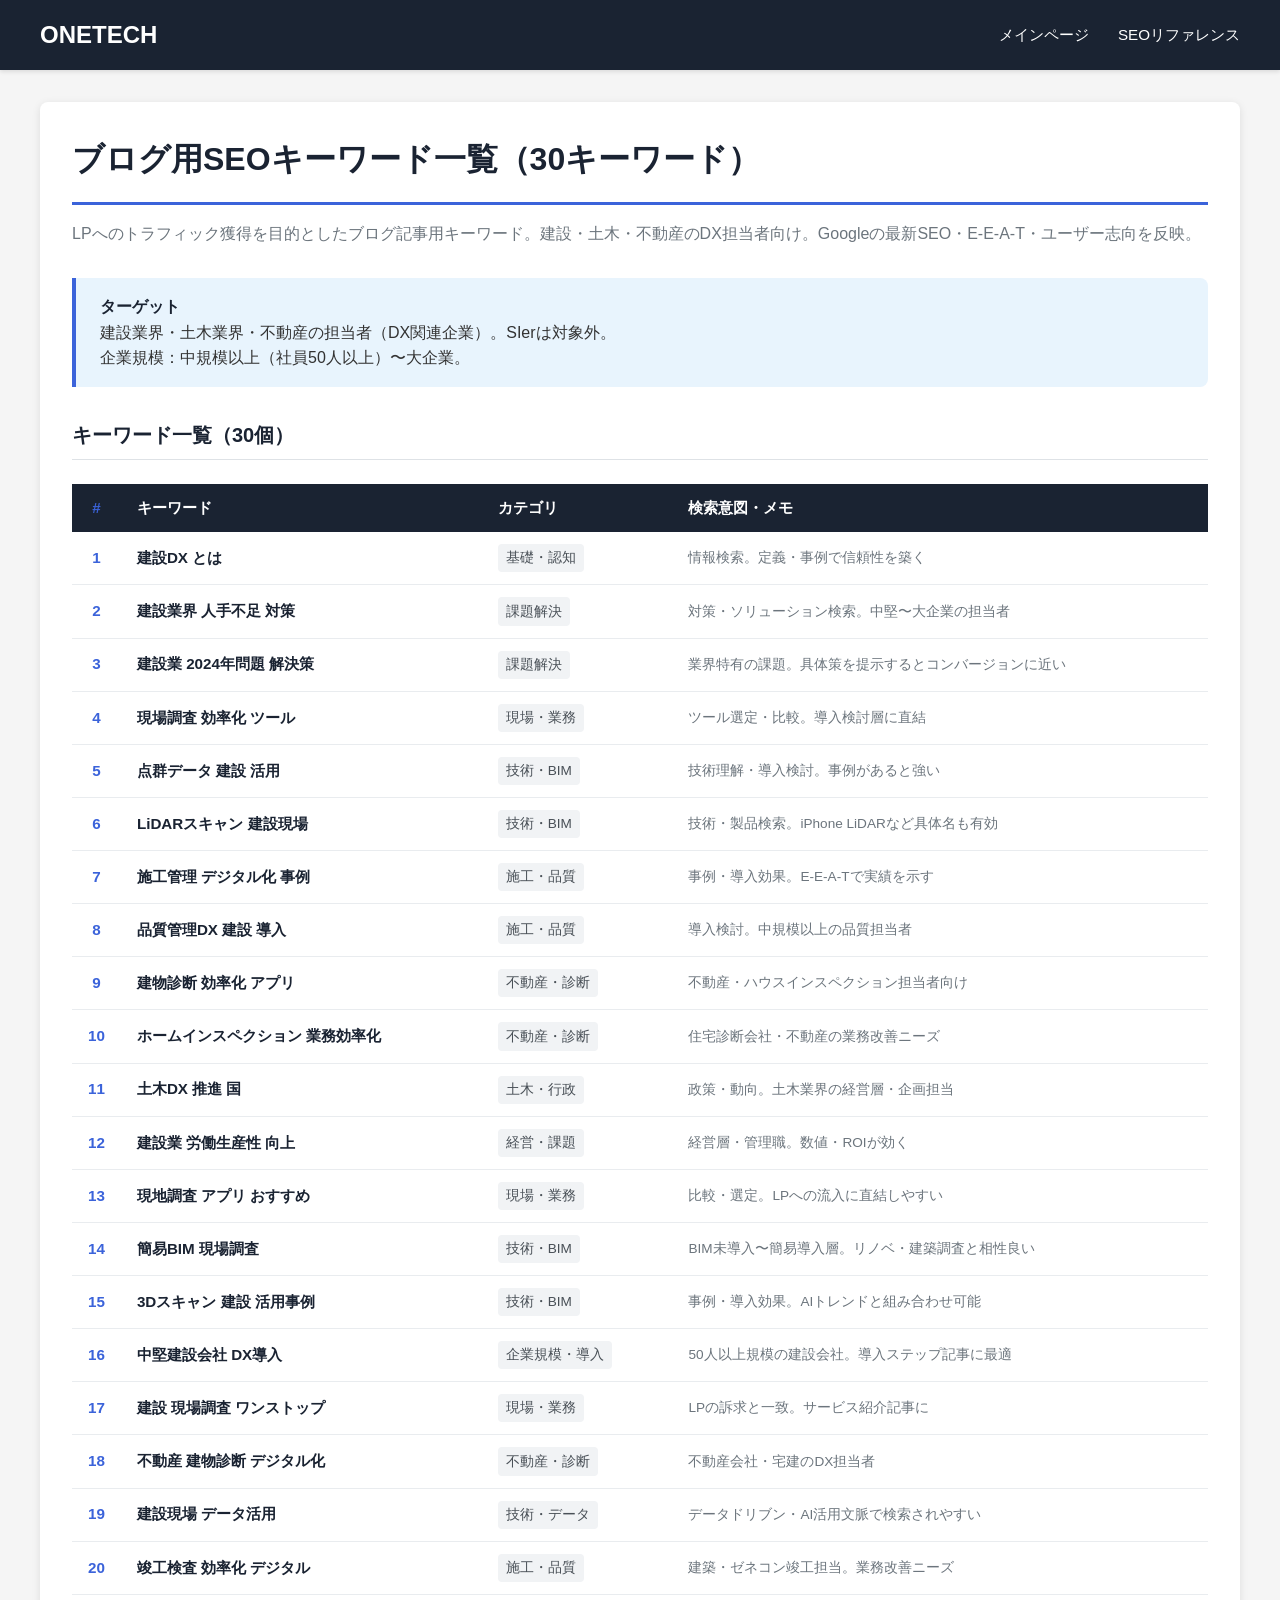
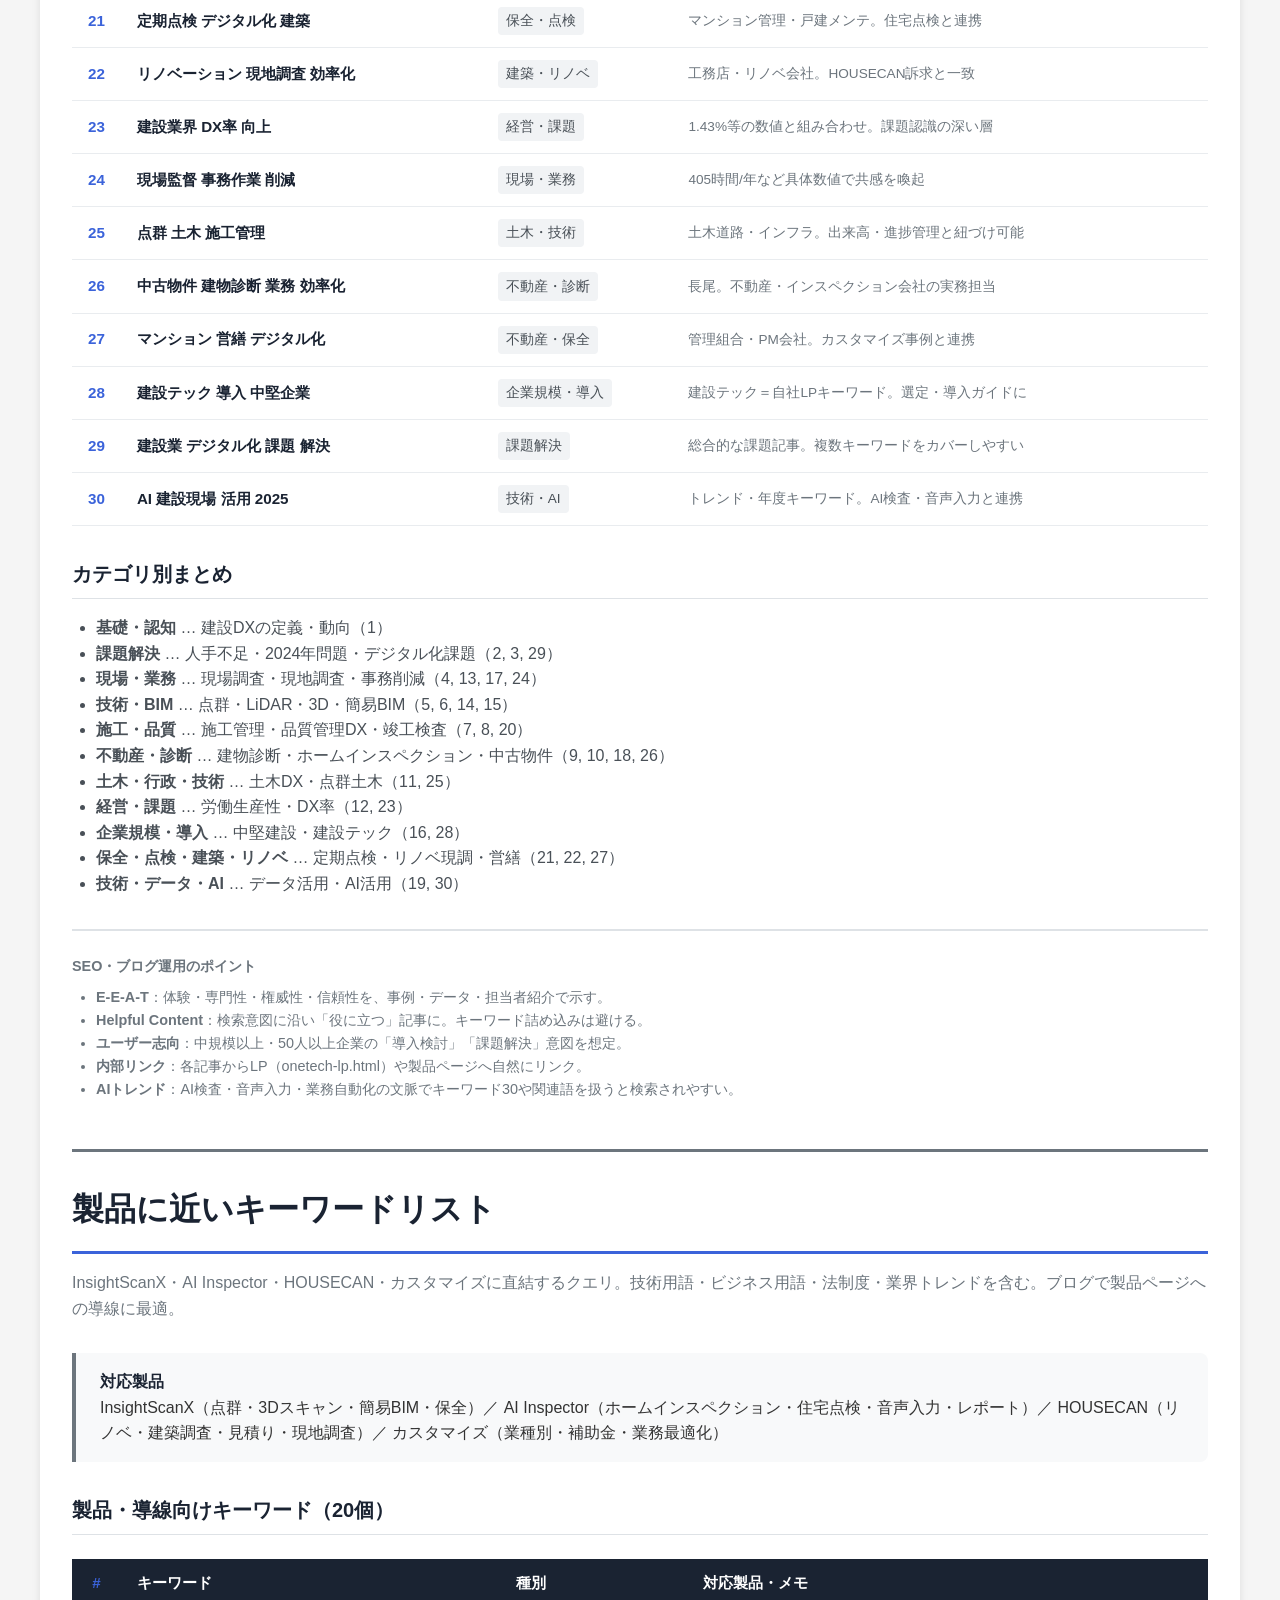
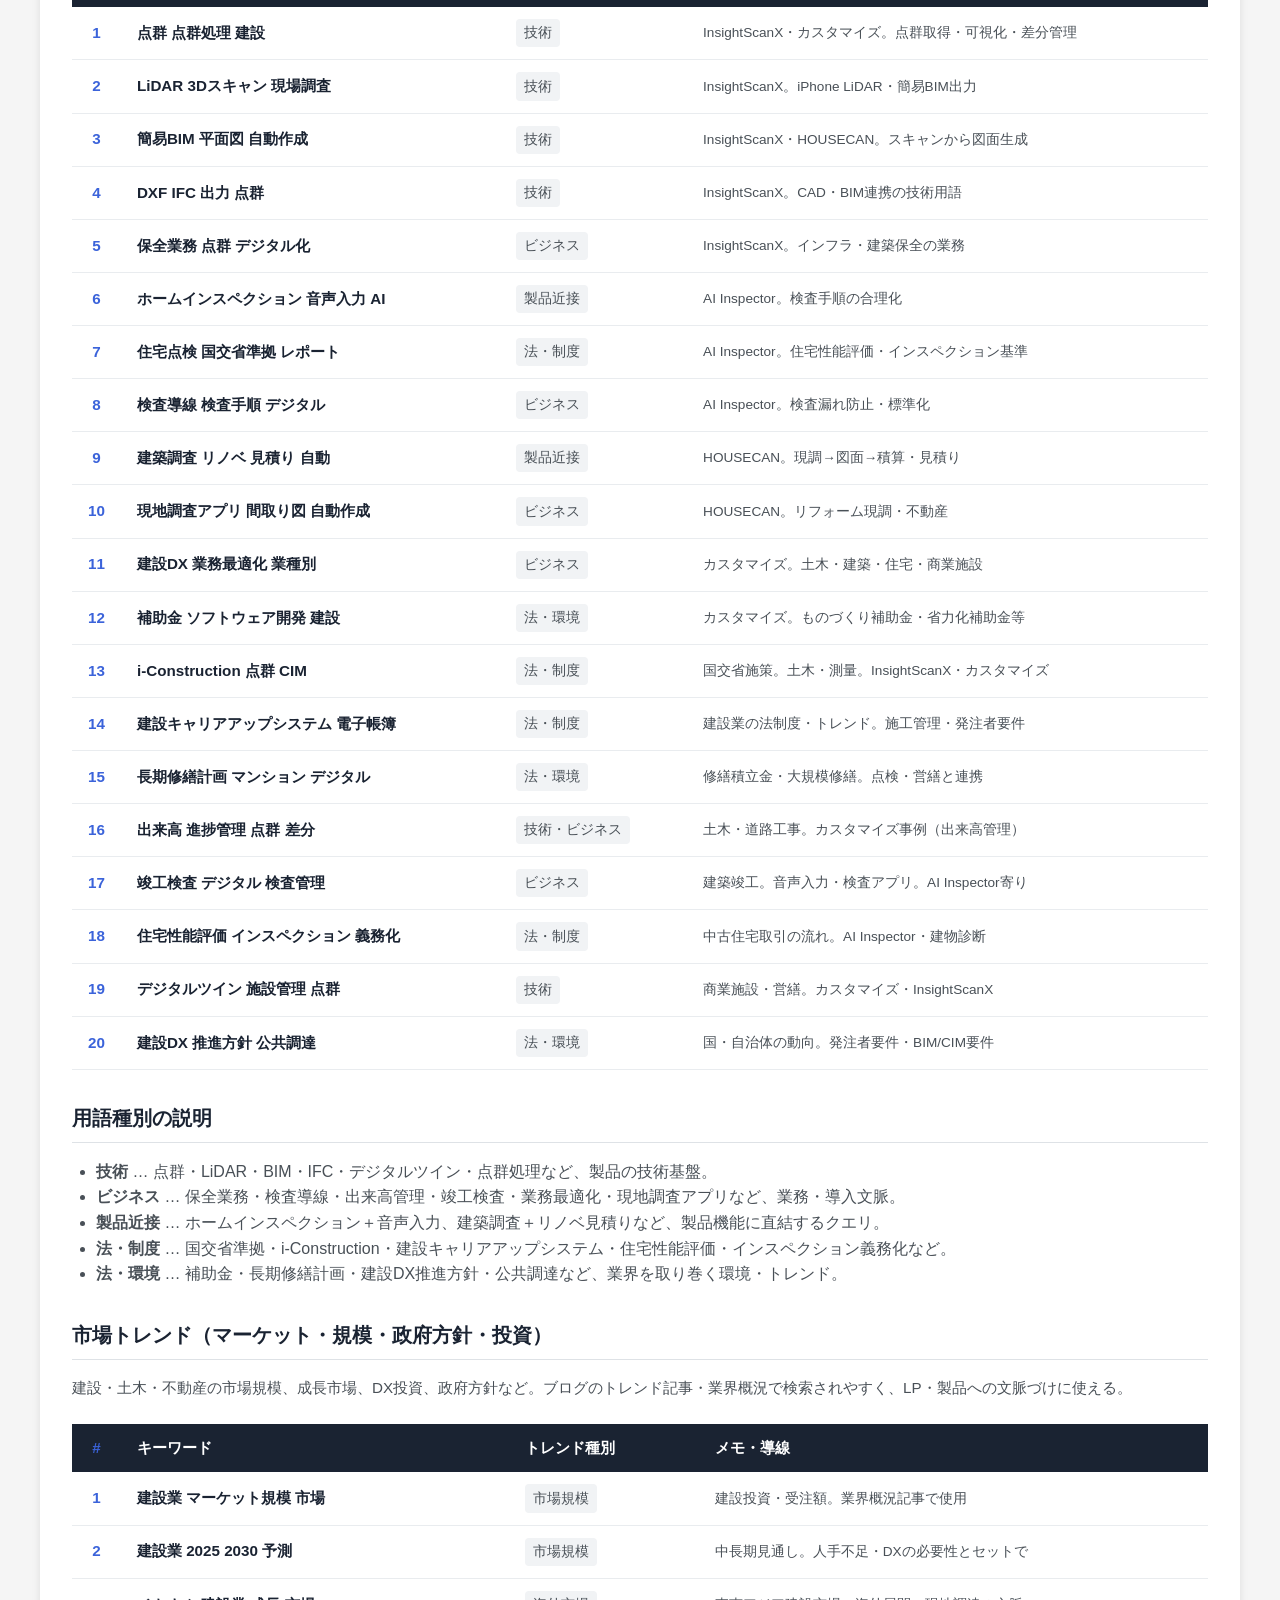
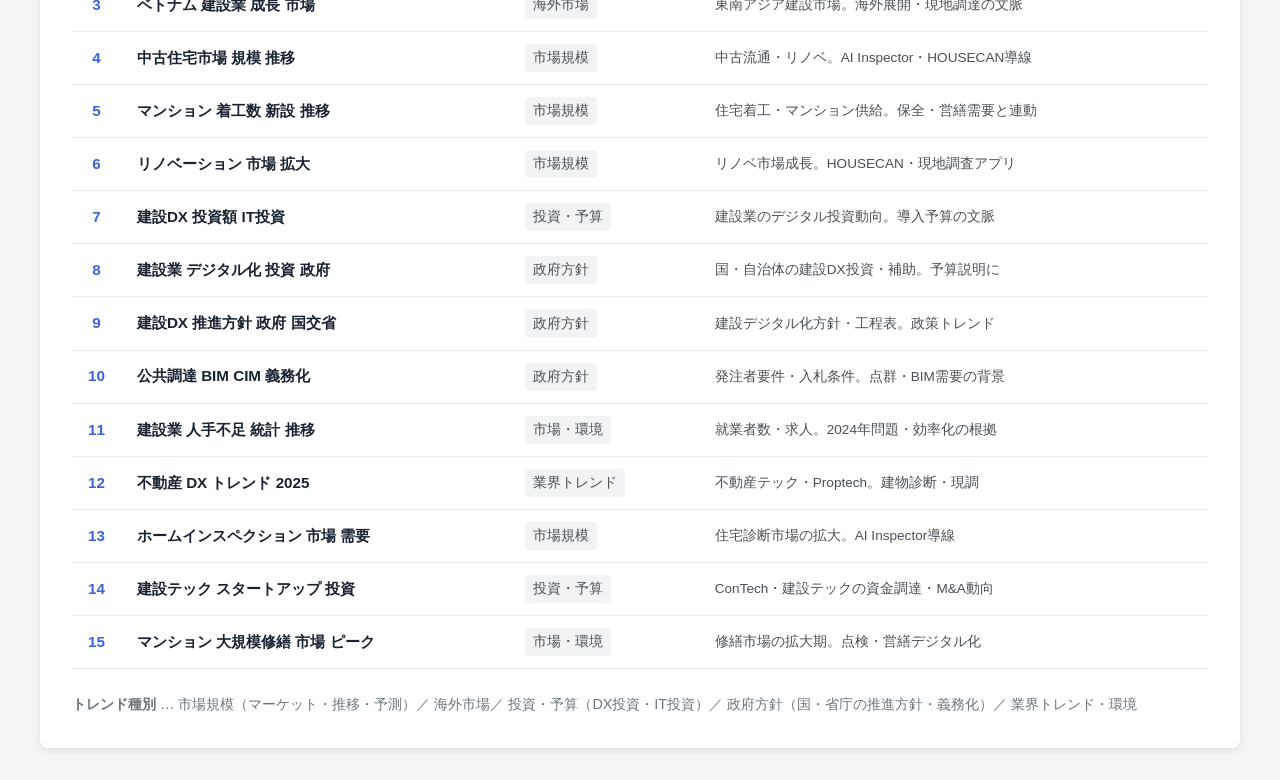
==== SEOキーワード.html @ 82b9670a "Remove index.html, BIM, vietnam pages; add SEOキーワード, stock images, product updates. LP only. Co-auth" ====
<!DOCTYPE html>
<html lang="ja">
<head>
    <meta charset="UTF-8">
    <meta name="viewport" content="width=device-width, initial-scale=1.0">
    <title>ブログ用SEOキーワード一覧 | ONETECH - 建設・土木・不動産DX</title>
    <style>
        * { margin: 0; padding: 0; box-sizing: border-box; }
        body {
            font-family: -apple-system, BlinkMacSystemFont, "Segoe UI", "Hiragino Kaku Gothic ProN", "Hiragino Sans", Meiryo, sans-serif;
            line-height: 1.6;
            color: #333;
            background: #f5f5f5;
        }
        .header {
            background: #1a2332;
            color: white;
            padding: 1rem 2rem;
            box-shadow: 0 2px 4px rgba(0,0,0,0.1);
            position: sticky;
            top: 0;
            z-index: 1000;
        }
        .header-container {
            max-width: 1200px;
            margin: 0 auto;
            display: flex;
            justify-content: space-between;
            align-items: center;
        }
        .header .logo { font-size: 1.5rem; font-weight: 700; color: white; text-decoration: none; }
        .header .logo:hover { opacity: 0.8; }
        .header-nav a {
            color: white;
            text-decoration: none;
            font-size: 0.95rem;
            margin-left: 1.5rem;
        }
        .header-nav a:hover { opacity: 0.8; }
        .content-wrapper { padding: 2rem; }
        .container {
            max-width: 1200px;
            margin: 0 auto;
            background: white;
            padding: 2rem;
            border-radius: 8px;
            box-shadow: 0 2px 8px rgba(0,0,0,0.1);
        }
        h1 {
            color: #1a2332;
            border-bottom: 3px solid #3B63DA;
            padding-bottom: 1rem;
            margin-bottom: 1rem;
        }
        .subtitle {
            color: #6c757d;
            margin-bottom: 2rem;
            font-size: 1rem;
        }
        .target-box {
            background: #e8f4fd;
            border-left: 4px solid #3B63DA;
            padding: 1rem 1.5rem;
            margin-bottom: 2rem;
            border-radius: 0 8px 8px 0;
        }
        .target-box strong { color: #1a2332; }
        .keyword-table {
            width: 100%;
            border-collapse: collapse;
            margin: 1.5rem 0;
            font-size: 0.95rem;
        }
        .keyword-table th {
            background: #1a2332;
            color: white;
            padding: 0.75rem 1rem;
            text-align: left;
            font-weight: 600;
        }
        .keyword-table td {
            padding: 0.75rem 1rem;
            border-bottom: 1px solid #e9ecef;
        }
        .keyword-table tr:hover { background: #f8f9fa; }
        .keyword-table .num { width: 3rem; text-align: center; font-weight: 600; color: #3B63DA; }
        .keyword-table .kw { font-weight: 600; color: #1a2332; }
        .keyword-table .category {
            font-size: 0.85rem;
            color: #495057;
            background: #f1f3f5;
            padding: 0.2rem 0.5rem;
            border-radius: 4px;
            display: inline-block;
        }
        .keyword-table .intent { font-size: 0.85rem; color: #6c757d; }
        .keyword-table .note { font-size: 0.85rem; color: #495057; }
        .section-h2 {
            color: #1a2332;
            margin: 2rem 0 1rem;
            font-size: 1.25rem;
            padding-bottom: 0.5rem;
            border-bottom: 1px solid #dee2e6;
        }
        .footer-note {
            margin-top: 2rem;
            padding-top: 1.5rem;
            border-top: 2px solid #dee2e6;
            color: #6c757d;
            font-size: 0.9rem;
        }
        .footer-note ul { margin: 0.5rem 0 0 1.5rem; }
    </style>
</head>
<body>
    <header class="header">
        <div class="header-container">
            <a href="onetech-lp.html" class="logo">ONETECH</a>
            <nav class="header-nav">
                <a href="onetech-lp.html">メインページ</a>
                <a href="SEOリファレンス.html">SEOリファレンス</a>
            </nav>
        </div>
    </header>
    <div class="content-wrapper">
        <div class="container">
            <h1>ブログ用SEOキーワード一覧（30キーワード）</h1>
            <p class="subtitle">LPへのトラフィック獲得を目的としたブログ記事用キーワード。建設・土木・不動産のDX担当者向け。Googleの最新SEO・E-E-A-T・ユーザー志向を反映。</p>

            <div class="target-box">
                <strong>ターゲット</strong><br>
                建設業界・土木業界・不動産の担当者（DX関連企業）。SIerは対象外。<br>
                企業規模：中規模以上（社員50人以上）〜大企業。
            </div>

            <h2 class="section-h2">キーワード一覧（30個）</h2>
            <table class="keyword-table">
                <thead>
                    <tr>
                        <th class="num">#</th>
                        <th>キーワード</th>
                        <th>カテゴリ</th>
                        <th>検索意図・メモ</th>
                    </tr>
                </thead>
                <tbody>
                    <tr>
                        <td class="num">1</td>
                        <td class="kw">建設DX とは</td>
                        <td><span class="category">基礎・認知</span></td>
                        <td class="intent">情報検索。定義・事例で信頼性を築く</td>
                    </tr>
                    <tr>
                        <td class="num">2</td>
                        <td class="kw">建設業界 人手不足 対策</td>
                        <td><span class="category">課題解決</span></td>
                        <td class="intent">対策・ソリューション検索。中堅〜大企業の担当者</td>
                    </tr>
                    <tr>
                        <td class="num">3</td>
                        <td class="kw">建設業 2024年問題 解決策</td>
                        <td><span class="category">課題解決</span></td>
                        <td class="intent">業界特有の課題。具体策を提示するとコンバージョンに近い</td>
                    </tr>
                    <tr>
                        <td class="num">4</td>
                        <td class="kw">現場調査 効率化 ツール</td>
                        <td><span class="category">現場・業務</span></td>
                        <td class="intent">ツール選定・比較。導入検討層に直結</td>
                    </tr>
                    <tr>
                        <td class="num">5</td>
                        <td class="kw">点群データ 建設 活用</td>
                        <td><span class="category">技術・BIM</span></td>
                        <td class="intent">技術理解・導入検討。事例があると強い</td>
                    </tr>
                    <tr>
                        <td class="num">6</td>
                        <td class="kw">LiDARスキャン 建設現場</td>
                        <td><span class="category">技術・BIM</span></td>
                        <td class="intent">技術・製品検索。iPhone LiDARなど具体名も有効</td>
                    </tr>
                    <tr>
                        <td class="num">7</td>
                        <td class="kw">施工管理 デジタル化 事例</td>
                        <td><span class="category">施工・品質</span></td>
                        <td class="intent">事例・導入効果。E-E-A-Tで実績を示す</td>
                    </tr>
                    <tr>
                        <td class="num">8</td>
                        <td class="kw">品質管理DX 建設 導入</td>
                        <td><span class="category">施工・品質</span></td>
                        <td class="intent">導入検討。中規模以上の品質担当者</td>
                    </tr>
                    <tr>
                        <td class="num">9</td>
                        <td class="kw">建物診断 効率化 アプリ</td>
                        <td><span class="category">不動産・診断</span></td>
                        <td class="intent">不動産・ハウスインスペクション担当者向け</td>
                    </tr>
                    <tr>
                        <td class="num">10</td>
                        <td class="kw">ホームインスペクション 業務効率化</td>
                        <td><span class="category">不動産・診断</span></td>
                        <td class="intent">住宅診断会社・不動産の業務改善ニーズ</td>
                    </tr>
                    <tr>
                        <td class="num">11</td>
                        <td class="kw">土木DX 推進 国</td>
                        <td><span class="category">土木・行政</span></td>
                        <td class="intent">政策・動向。土木業界の経営層・企画担当</td>
                    </tr>
                    <tr>
                        <td class="num">12</td>
                        <td class="kw">建設業 労働生産性 向上</td>
                        <td><span class="category">経営・課題</span></td>
                        <td class="intent">経営層・管理職。数値・ROIが効く</td>
                    </tr>
                    <tr>
                        <td class="num">13</td>
                        <td class="kw">現地調査 アプリ おすすめ</td>
                        <td><span class="category">現場・業務</span></td>
                        <td class="intent">比較・選定。LPへの流入に直結しやすい</td>
                    </tr>
                    <tr>
                        <td class="num">14</td>
                        <td class="kw">簡易BIM 現場調査</td>
                        <td><span class="category">技術・BIM</span></td>
                        <td class="intent">BIM未導入〜簡易導入層。リノベ・建築調査と相性良い</td>
                    </tr>
                    <tr>
                        <td class="num">15</td>
                        <td class="kw">3Dスキャン 建設 活用事例</td>
                        <td><span class="category">技術・BIM</span></td>
                        <td class="intent">事例・導入効果。AIトレンドと組み合わせ可能</td>
                    </tr>
                    <tr>
                        <td class="num">16</td>
                        <td class="kw">中堅建設会社 DX導入</td>
                        <td><span class="category">企業規模・導入</span></td>
                        <td class="intent">50人以上規模の建設会社。導入ステップ記事に最適</td>
                    </tr>
                    <tr>
                        <td class="num">17</td>
                        <td class="kw">建設 現場調査 ワンストップ</td>
                        <td><span class="category">現場・業務</span></td>
                        <td class="intent">LPの訴求と一致。サービス紹介記事に</td>
                    </tr>
                    <tr>
                        <td class="num">18</td>
                        <td class="kw">不動産 建物診断 デジタル化</td>
                        <td><span class="category">不動産・診断</span></td>
                        <td class="intent">不動産会社・宅建のDX担当者</td>
                    </tr>
                    <tr>
                        <td class="num">19</td>
                        <td class="kw">建設現場 データ活用</td>
                        <td><span class="category">技術・データ</span></td>
                        <td class="intent">データドリブン・AI活用文脈で検索されやすい</td>
                    </tr>
                    <tr>
                        <td class="num">20</td>
                        <td class="kw">竣工検査 効率化 デジタル</td>
                        <td><span class="category">施工・品質</span></td>
                        <td class="intent">建築・ゼネコン竣工担当。業務改善ニーズ</td>
                    </tr>
                    <tr>
                        <td class="num">21</td>
                        <td class="kw">定期点検 デジタル化 建築</td>
                        <td><span class="category">保全・点検</span></td>
                        <td class="intent">マンション管理・戸建メンテ。住宅点検と連携</td>
                    </tr>
                    <tr>
                        <td class="num">22</td>
                        <td class="kw">リノベーション 現地調査 効率化</td>
                        <td><span class="category">建築・リノベ</span></td>
                        <td class="intent">工務店・リノベ会社。HOUSECAN訴求と一致</td>
                    </tr>
                    <tr>
                        <td class="num">23</td>
                        <td class="kw">建設業界 DX率 向上</td>
                        <td><span class="category">経営・課題</span></td>
                        <td class="intent">1.43%等の数値と組み合わせ。課題認識の深い層</td>
                    </tr>
                    <tr>
                        <td class="num">24</td>
                        <td class="kw">現場監督 事務作業 削減</td>
                        <td><span class="category">現場・業務</span></td>
                        <td class="intent">405時間/年など具体数値で共感を喚起</td>
                    </tr>
                    <tr>
                        <td class="num">25</td>
                        <td class="kw">点群 土木 施工管理</td>
                        <td><span class="category">土木・技術</span></td>
                        <td class="intent">土木道路・インフラ。出来高・進捗管理と紐づけ可能</td>
                    </tr>
                    <tr>
                        <td class="num">26</td>
                        <td class="kw">中古物件 建物診断 業務 効率化</td>
                        <td><span class="category">不動産・診断</span></td>
                        <td class="intent">長尾。不動産・インスペクション会社の実務担当</td>
                    </tr>
                    <tr>
                        <td class="num">27</td>
                        <td class="kw">マンション 営繕 デジタル化</td>
                        <td><span class="category">不動産・保全</span></td>
                        <td class="intent">管理組合・PM会社。カスタマイズ事例と連携</td>
                    </tr>
                    <tr>
                        <td class="num">28</td>
                        <td class="kw">建設テック 導入 中堅企業</td>
                        <td><span class="category">企業規模・導入</span></td>
                        <td class="intent">建設テック＝自社LPキーワード。選定・導入ガイドに</td>
                    </tr>
                    <tr>
                        <td class="num">29</td>
                        <td class="kw">建設業 デジタル化 課題 解決</td>
                        <td><span class="category">課題解決</span></td>
                        <td class="intent">総合的な課題記事。複数キーワードをカバーしやすい</td>
                    </tr>
                    <tr>
                        <td class="num">30</td>
                        <td class="kw">AI 建設現場 活用 2025</td>
                        <td><span class="category">技術・AI</span></td>
                        <td class="intent">トレンド・年度キーワード。AI検査・音声入力と連携</td>
                    </tr>
                </tbody>
            </table>

            <h2 class="section-h2">カテゴリ別まとめ</h2>
            <ul style="margin: 1rem 0; padding-left: 1.5rem; color: #495057;">
                <li><strong>基礎・認知</strong> … 建設DXの定義・動向（1）</li>
                <li><strong>課題解決</strong> … 人手不足・2024年問題・デジタル化課題（2, 3, 29）</li>
                <li><strong>現場・業務</strong> … 現場調査・現地調査・事務削減（4, 13, 17, 24）</li>
                <li><strong>技術・BIM</strong> … 点群・LiDAR・3D・簡易BIM（5, 6, 14, 15）</li>
                <li><strong>施工・品質</strong> … 施工管理・品質管理DX・竣工検査（7, 8, 20）</li>
                <li><strong>不動産・診断</strong> … 建物診断・ホームインスペクション・中古物件（9, 10, 18, 26）</li>
                <li><strong>土木・行政・技術</strong> … 土木DX・点群土木（11, 25）</li>
                <li><strong>経営・課題</strong> … 労働生産性・DX率（12, 23）</li>
                <li><strong>企業規模・導入</strong> … 中堅建設・建設テック（16, 28）</li>
                <li><strong>保全・点検・建築・リノベ</strong> … 定期点検・リノベ現調・営繕（21, 22, 27）</li>
                <li><strong>技術・データ・AI</strong> … データ活用・AI活用（19, 30）</li>
            </ul>

            <div class="footer-note">
                <strong>SEO・ブログ運用のポイント</strong>
                <ul>
                    <li><strong>E-E-A-T</strong>：体験・専門性・権威性・信頼性を、事例・データ・担当者紹介で示す。</li>
                    <li><strong>Helpful Content</strong>：検索意図に沿い「役に立つ」記事に。キーワード詰め込みは避ける。</li>
                    <li><strong>ユーザー志向</strong>：中規模以上・50人以上企業の「導入検討」「課題解決」意図を想定。</li>
                    <li><strong>内部リンク</strong>：各記事からLP（onetech-lp.html）や製品ページへ自然にリンク。</li>
                    <li><strong>AIトレンド</strong>：AI検査・音声入力・業務自動化の文脈でキーワード30や関連語を扱うと検索されやすい。</li>
                </ul>
            </div>

            <!-- ========== 製品に近いキーワードリスト（リスト2） ========== -->
            <h1 style="margin-top: 3rem; padding-top: 2rem; border-top: 3px solid #6c757d;">製品に近いキーワードリスト</h1>
            <p class="subtitle">InsightScanX・AI Inspector・HOUSECAN・カスタマイズに直結するクエリ。技術用語・ビジネス用語・法制度・業界トレンドを含む。ブログで製品ページへの導線に最適。</p>

            <div class="target-box" style="background: #f8f9fa; border-left-color: #6c757d;">
                <strong>対応製品</strong><br>
                InsightScanX（点群・3Dスキャン・簡易BIM・保全）／ AI Inspector（ホームインスペクション・住宅点検・音声入力・レポート）／ HOUSECAN（リノベ・建築調査・見積り・現地調査）／ カスタマイズ（業種別・補助金・業務最適化）
            </div>

            <h2 class="section-h2">製品・導線向けキーワード（20個）</h2>
            <table class="keyword-table">
                <thead>
                    <tr>
                        <th class="num">#</th>
                        <th>キーワード</th>
                        <th>種別</th>
                        <th>対応製品・メモ</th>
                    </tr>
                </thead>
                <tbody>
                    <tr>
                        <td class="num">1</td>
                        <td class="kw">点群 点群処理 建設</td>
                        <td><span class="category">技術</span></td>
                        <td class="note">InsightScanX・カスタマイズ。点群取得・可視化・差分管理</td>
                    </tr>
                    <tr>
                        <td class="num">2</td>
                        <td class="kw">LiDAR 3Dスキャン 現場調査</td>
                        <td><span class="category">技術</span></td>
                        <td class="note">InsightScanX。iPhone LiDAR・簡易BIM出力</td>
                    </tr>
                    <tr>
                        <td class="num">3</td>
                        <td class="kw">簡易BIM 平面図 自動作成</td>
                        <td><span class="category">技術</span></td>
                        <td class="note">InsightScanX・HOUSECAN。スキャンから図面生成</td>
                    </tr>
                    <tr>
                        <td class="num">4</td>
                        <td class="kw">DXF IFC 出力 点群</td>
                        <td><span class="category">技術</span></td>
                        <td class="note">InsightScanX。CAD・BIM連携の技術用語</td>
                    </tr>
                    <tr>
                        <td class="num">5</td>
                        <td class="kw">保全業務 点群 デジタル化</td>
                        <td><span class="category">ビジネス</span></td>
                        <td class="note">InsightScanX。インフラ・建築保全の業務</td>
                    </tr>
                    <tr>
                        <td class="num">6</td>
                        <td class="kw">ホームインスペクション 音声入力 AI</td>
                        <td><span class="category">製品近接</span></td>
                        <td class="note">AI Inspector。検査手順の合理化</td>
                    </tr>
                    <tr>
                        <td class="num">7</td>
                        <td class="kw">住宅点検 国交省準拠 レポート</td>
                        <td><span class="category">法・制度</span></td>
                        <td class="note">AI Inspector。住宅性能評価・インスペクション基準</td>
                    </tr>
                    <tr>
                        <td class="num">8</td>
                        <td class="kw">検査導線 検査手順 デジタル</td>
                        <td><span class="category">ビジネス</span></td>
                        <td class="note">AI Inspector。検査漏れ防止・標準化</td>
                    </tr>
                    <tr>
                        <td class="num">9</td>
                        <td class="kw">建築調査 リノベ 見積り 自動</td>
                        <td><span class="category">製品近接</span></td>
                        <td class="note">HOUSECAN。現調→図面→積算・見積り</td>
                    </tr>
                    <tr>
                        <td class="num">10</td>
                        <td class="kw">現地調査アプリ 間取り図 自動作成</td>
                        <td><span class="category">ビジネス</span></td>
                        <td class="note">HOUSECAN。リフォーム現調・不動産</td>
                    </tr>
                    <tr>
                        <td class="num">11</td>
                        <td class="kw">建設DX 業務最適化 業種別</td>
                        <td><span class="category">ビジネス</span></td>
                        <td class="note">カスタマイズ。土木・建築・住宅・商業施設</td>
                    </tr>
                    <tr>
                        <td class="num">12</td>
                        <td class="kw">補助金 ソフトウェア開発 建設</td>
                        <td><span class="category">法・環境</span></td>
                        <td class="note">カスタマイズ。ものづくり補助金・省力化補助金等</td>
                    </tr>
                    <tr>
                        <td class="num">13</td>
                        <td class="kw">i-Construction 点群 CIM</td>
                        <td><span class="category">法・制度</span></td>
                        <td class="note">国交省施策。土木・測量。InsightScanX・カスタマイズ</td>
                    </tr>
                    <tr>
                        <td class="num">14</td>
                        <td class="kw">建設キャリアアップシステム 電子帳簿</td>
                        <td><span class="category">法・制度</span></td>
                        <td class="note">建設業の法制度・トレンド。施工管理・発注者要件</td>
                    </tr>
                    <tr>
                        <td class="num">15</td>
                        <td class="kw">長期修繕計画 マンション デジタル</td>
                        <td><span class="category">法・環境</span></td>
                        <td class="note">修繕積立金・大規模修繕。点検・営繕と連携</td>
                    </tr>
                    <tr>
                        <td class="num">16</td>
                        <td class="kw">出来高 進捗管理 点群 差分</td>
                        <td><span class="category">技術・ビジネス</span></td>
                        <td class="note">土木・道路工事。カスタマイズ事例（出来高管理）</td>
                    </tr>
                    <tr>
                        <td class="num">17</td>
                        <td class="kw">竣工検査 デジタル 検査管理</td>
                        <td><span class="category">ビジネス</span></td>
                        <td class="note">建築竣工。音声入力・検査アプリ。AI Inspector寄り</td>
                    </tr>
                    <tr>
                        <td class="num">18</td>
                        <td class="kw">住宅性能評価 インスペクション 義務化</td>
                        <td><span class="category">法・制度</span></td>
                        <td class="note">中古住宅取引の流れ。AI Inspector・建物診断</td>
                    </tr>
                    <tr>
                        <td class="num">19</td>
                        <td class="kw">デジタルツイン 施設管理 点群</td>
                        <td><span class="category">技術</span></td>
                        <td class="note">商業施設・営繕。カスタマイズ・InsightScanX</td>
                    </tr>
                    <tr>
                        <td class="num">20</td>
                        <td class="kw">建設DX 推進方針 公共調達</td>
                        <td><span class="category">法・環境</span></td>
                        <td class="note">国・自治体の動向。発注者要件・BIM/CIM要件</td>
                    </tr>
                </tbody>
            </table>

            <h2 class="section-h2">用語種別の説明</h2>
            <ul style="margin: 1rem 0; padding-left: 1.5rem; color: #495057;">
                <li><strong>技術</strong> … 点群・LiDAR・BIM・IFC・デジタルツイン・点群処理など、製品の技術基盤。</li>
                <li><strong>ビジネス</strong> … 保全業務・検査導線・出来高管理・竣工検査・業務最適化・現地調査アプリなど、業務・導入文脈。</li>
                <li><strong>製品近接</strong> … ホームインスペクション＋音声入力、建築調査＋リノベ見積りなど、製品機能に直結するクエリ。</li>
                <li><strong>法・制度</strong> … 国交省準拠・i-Construction・建設キャリアアップシステム・住宅性能評価・インスペクション義務化など。</li>
                <li><strong>法・環境</strong> … 補助金・長期修繕計画・建設DX推進方針・公共調達など、業界を取り巻く環境・トレンド。</li>
            </ul>

            <h2 class="section-h2">市場トレンド（マーケット・規模・政府方針・投資）</h2>
            <p style="margin-bottom: 1rem; color: #495057; font-size: 0.95rem;">建設・土木・不動産の市場規模、成長市場、DX投資、政府方針など。ブログのトレンド記事・業界概況で検索されやすく、LP・製品への文脈づけに使える。</p>
            <table class="keyword-table">
                <thead>
                    <tr>
                        <th class="num">#</th>
                        <th>キーワード</th>
                        <th>トレンド種別</th>
                        <th>メモ・導線</th>
                    </tr>
                </thead>
                <tbody>
                    <tr>
                        <td class="num">1</td>
                        <td class="kw">建設業 マーケット規模 市場</td>
                        <td><span class="category">市場規模</span></td>
                        <td class="note">建設投資・受注額。業界概況記事で使用</td>
                    </tr>
                    <tr>
                        <td class="num">2</td>
                        <td class="kw">建設業 2025 2030 予測</td>
                        <td><span class="category">市場規模</span></td>
                        <td class="note">中長期見通し。人手不足・DXの必要性とセットで</td>
                    </tr>
                    <tr>
                        <td class="num">3</td>
                        <td class="kw">ベトナム 建設業 成長 市場</td>
                        <td><span class="category">海外市場</span></td>
                        <td class="note">東南アジア建設市場。海外展開・現地調達の文脈</td>
                    </tr>
                    <tr>
                        <td class="num">4</td>
                        <td class="kw">中古住宅市場 規模 推移</td>
                        <td><span class="category">市場規模</span></td>
                        <td class="note">中古流通・リノベ。AI Inspector・HOUSECAN導線</td>
                    </tr>
                    <tr>
                        <td class="num">5</td>
                        <td class="kw">マンション 着工数 新設 推移</td>
                        <td><span class="category">市場規模</span></td>
                        <td class="note">住宅着工・マンション供給。保全・営繕需要と連動</td>
                    </tr>
                    <tr>
                        <td class="num">6</td>
                        <td class="kw">リノベーション 市場 拡大</td>
                        <td><span class="category">市場規模</span></td>
                        <td class="note">リノベ市場成長。HOUSECAN・現地調査アプリ</td>
                    </tr>
                    <tr>
                        <td class="num">7</td>
                        <td class="kw">建設DX 投資額 IT投資</td>
                        <td><span class="category">投資・予算</span></td>
                        <td class="note">建設業のデジタル投資動向。導入予算の文脈</td>
                    </tr>
                    <tr>
                        <td class="num">8</td>
                        <td class="kw">建設業 デジタル化 投資 政府</td>
                        <td><span class="category">政府方針</span></td>
                        <td class="note">国・自治体の建設DX投資・補助。予算説明に</td>
                    </tr>
                    <tr>
                        <td class="num">9</td>
                        <td class="kw">建設DX 推進方針 政府 国交省</td>
                        <td><span class="category">政府方針</span></td>
                        <td class="note">建設デジタル化方針・工程表。政策トレンド</td>
                    </tr>
                    <tr>
                        <td class="num">10</td>
                        <td class="kw">公共調達 BIM CIM 義務化</td>
                        <td><span class="category">政府方針</span></td>
                        <td class="note">発注者要件・入札条件。点群・BIM需要の背景</td>
                    </tr>
                    <tr>
                        <td class="num">11</td>
                        <td class="kw">建設業 人手不足 統計 推移</td>
                        <td><span class="category">市場・環境</span></td>
                        <td class="note">就業者数・求人。2024年問題・効率化の根拠</td>
                    </tr>
                    <tr>
                        <td class="num">12</td>
                        <td class="kw">不動産 DX トレンド 2025</td>
                        <td><span class="category">業界トレンド</span></td>
                        <td class="note">不動産テック・Proptech。建物診断・現調</td>
                    </tr>
                    <tr>
                        <td class="num">13</td>
                        <td class="kw">ホームインスペクション 市場 需要</td>
                        <td><span class="category">市場規模</span></td>
                        <td class="note">住宅診断市場の拡大。AI Inspector導線</td>
                    </tr>
                    <tr>
                        <td class="num">14</td>
                        <td class="kw">建設テック スタートアップ 投資</td>
                        <td><span class="category">投資・予算</span></td>
                        <td class="note">ConTech・建設テックの資金調達・M&A動向</td>
                    </tr>
                    <tr>
                        <td class="num">15</td>
                        <td class="kw">マンション 大規模修繕 市場 ピーク</td>
                        <td><span class="category">市場・環境</span></td>
                        <td class="note">修繕市場の拡大期。点検・営繕デジタル化</td>
                    </tr>
                </tbody>
            </table>
            <p style="margin-top: 1rem; font-size: 0.9rem; color: #6c757d;"><strong>トレンド種別</strong> … 市場規模（マーケット・推移・予測）／ 海外市場／ 投資・予算（DX投資・IT投資）／ 政府方針（国・省庁の推進方針・義務化）／ 業界トレンド・環境</p>
        </div>
    </div>
</body>
</html>
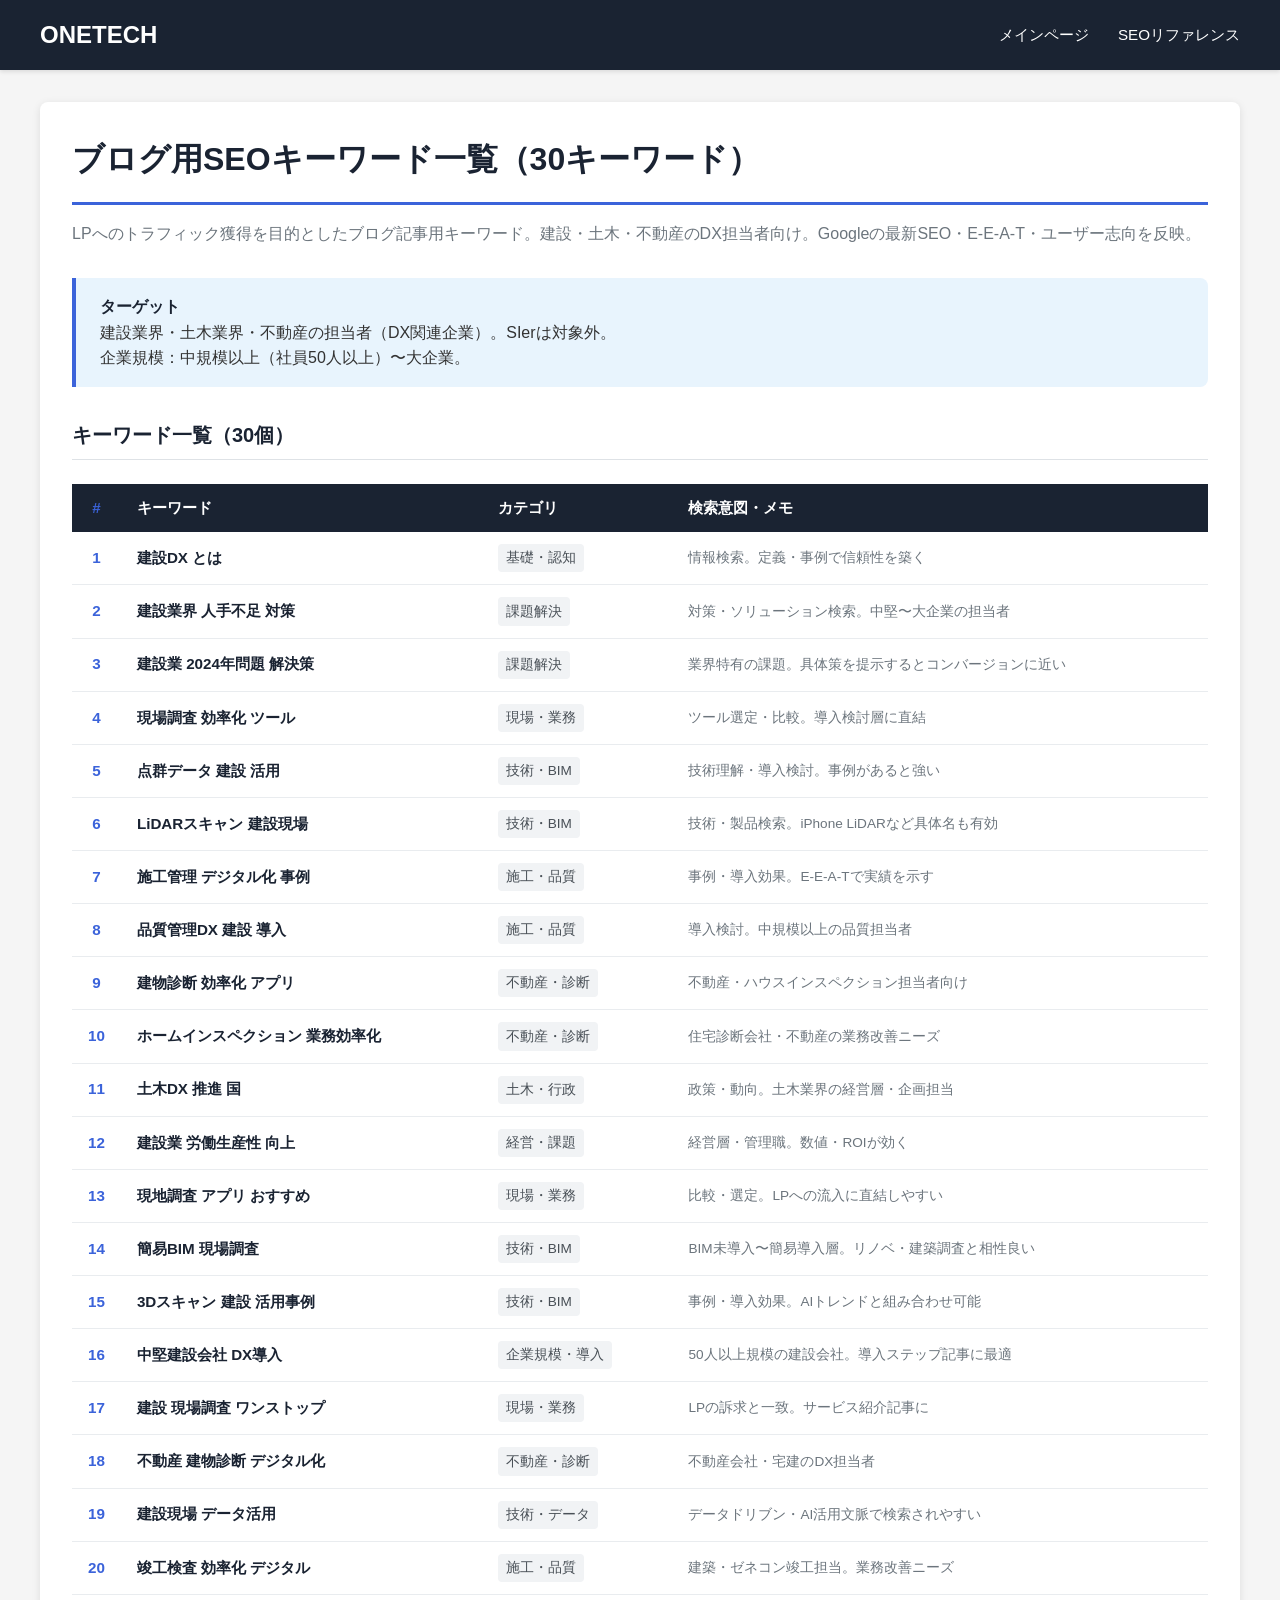
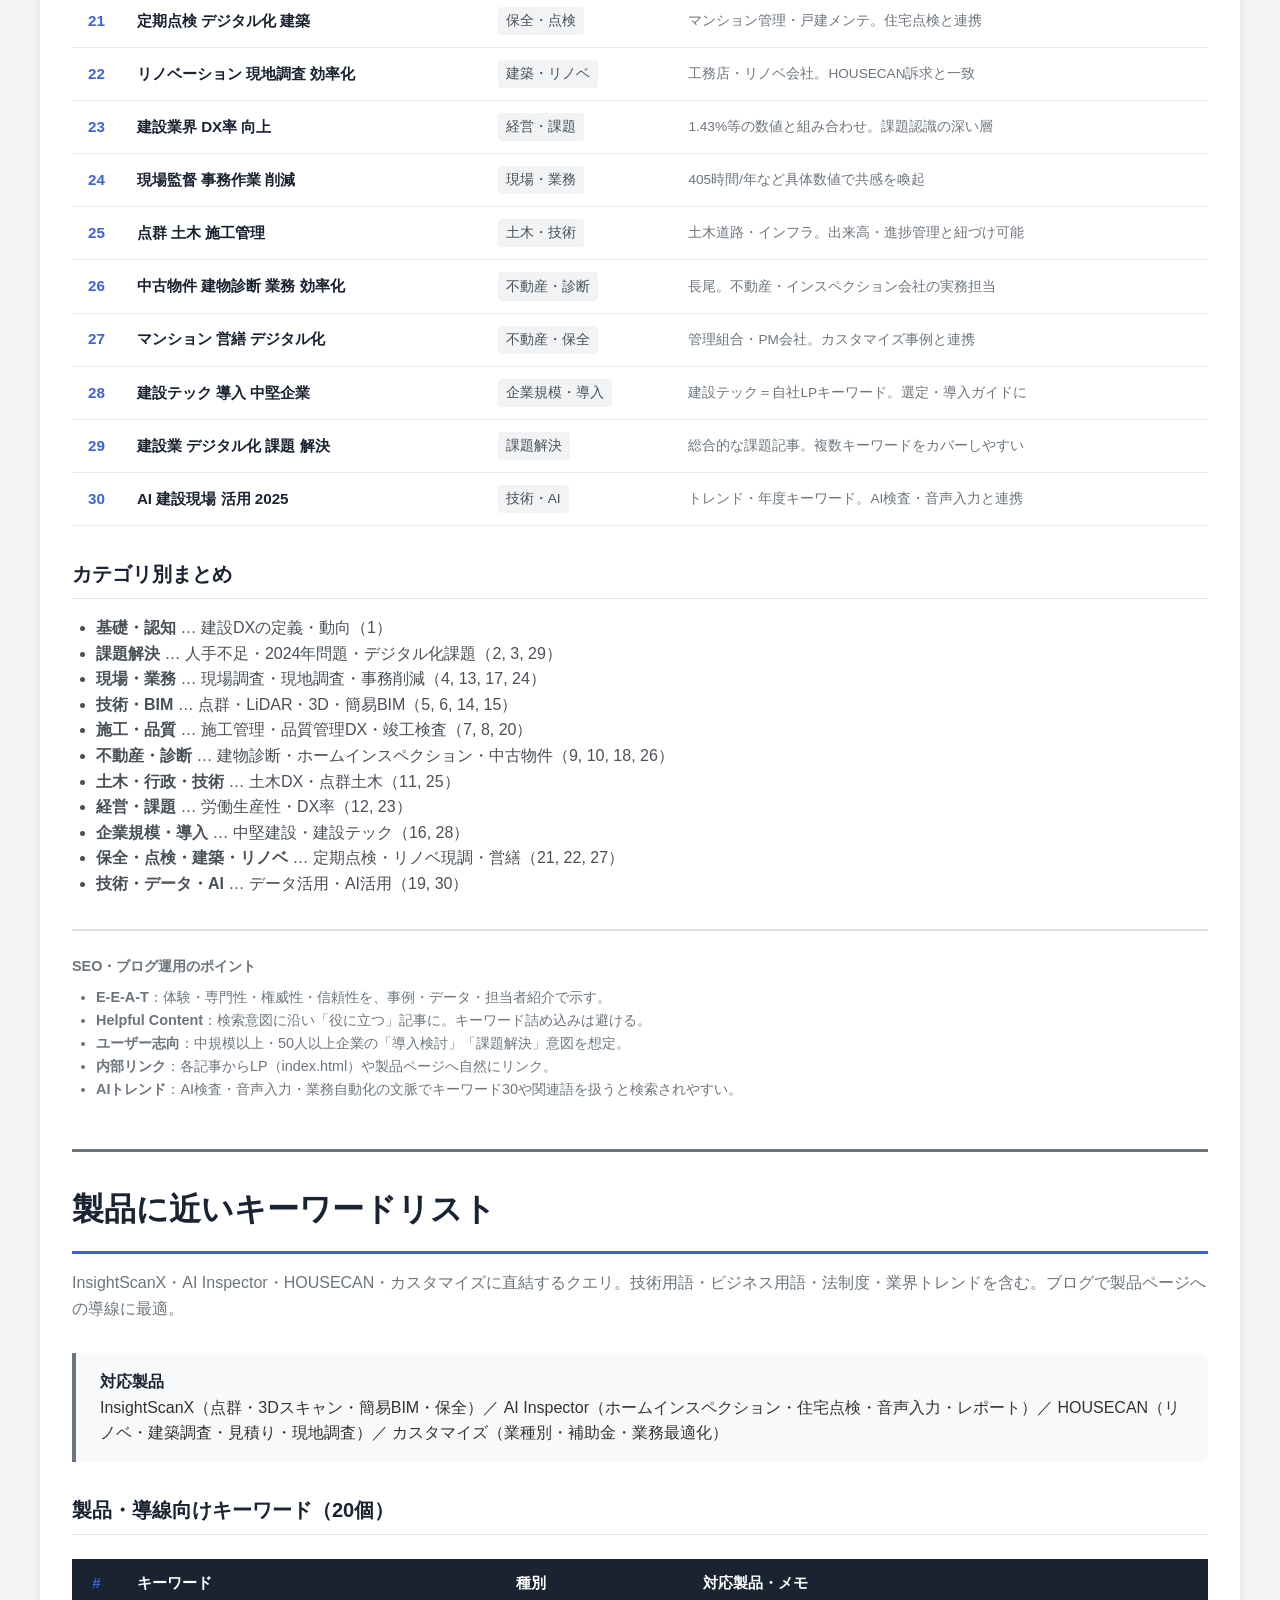
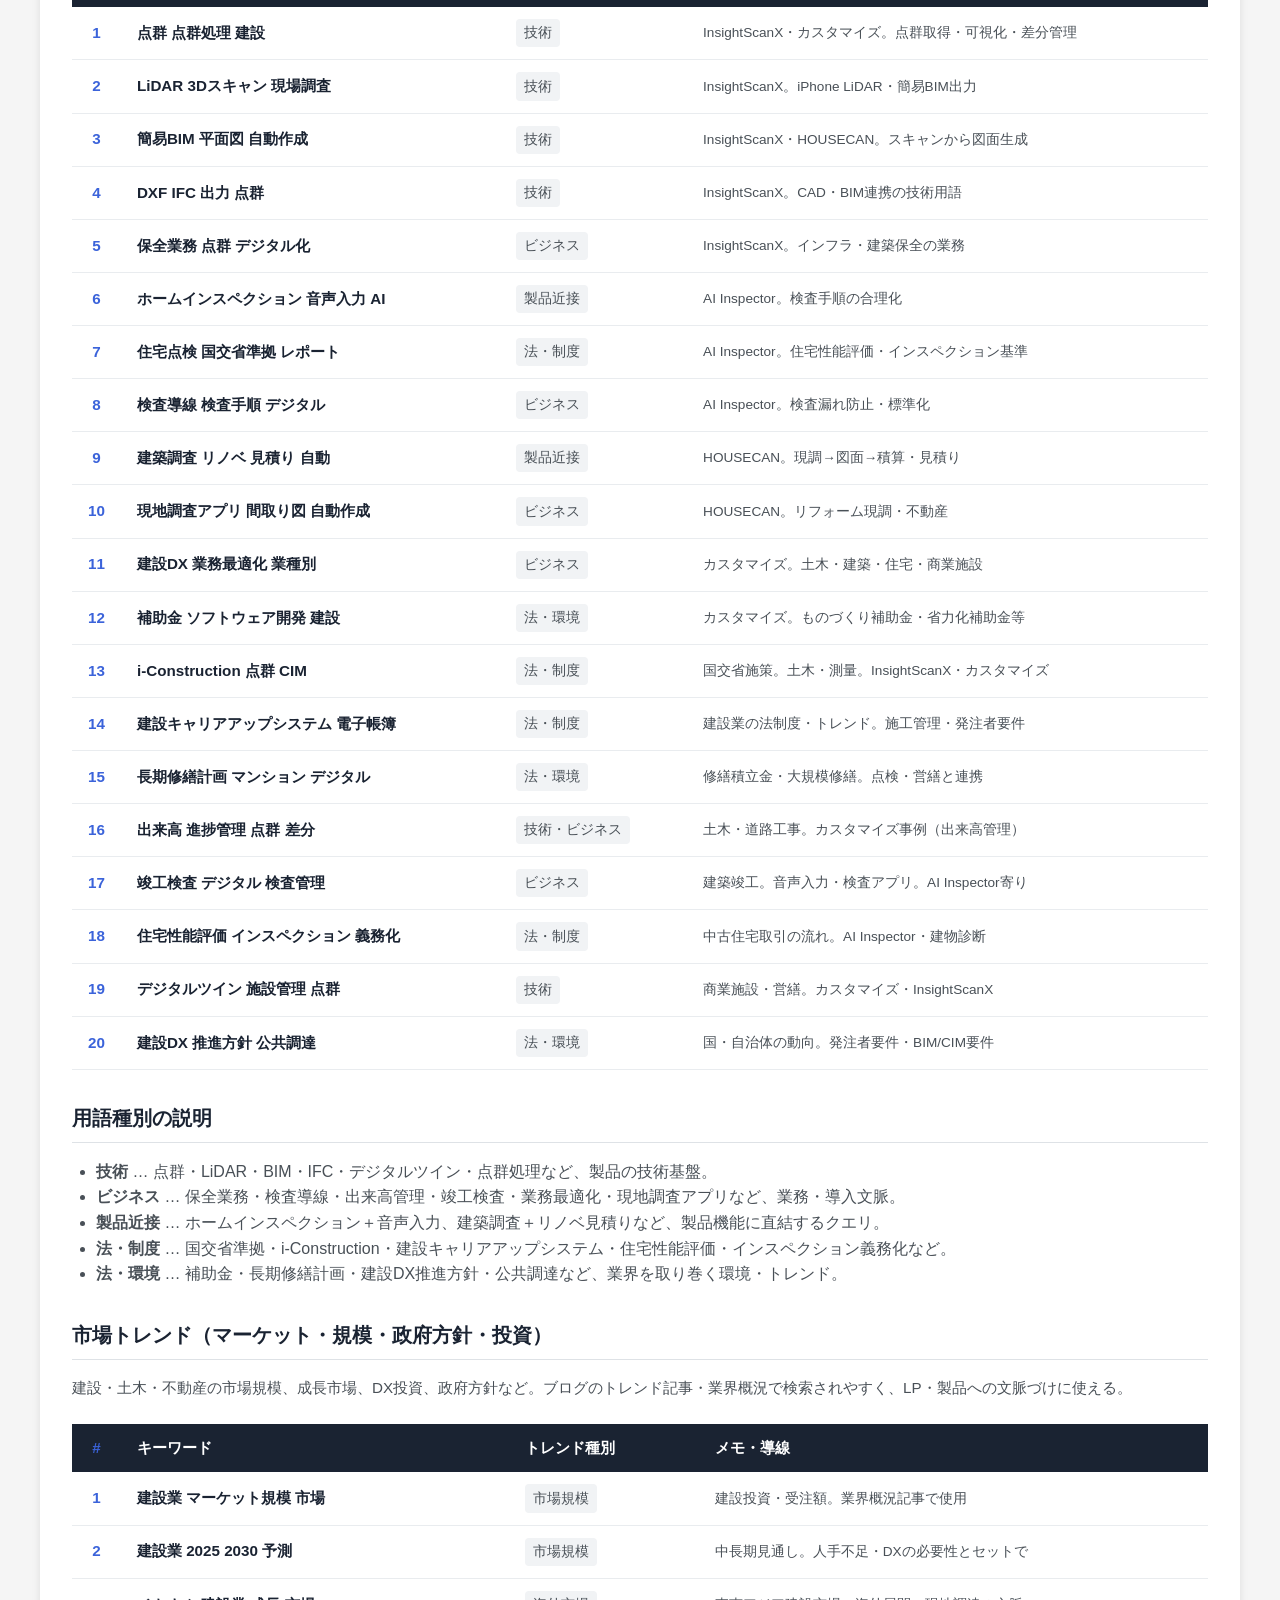
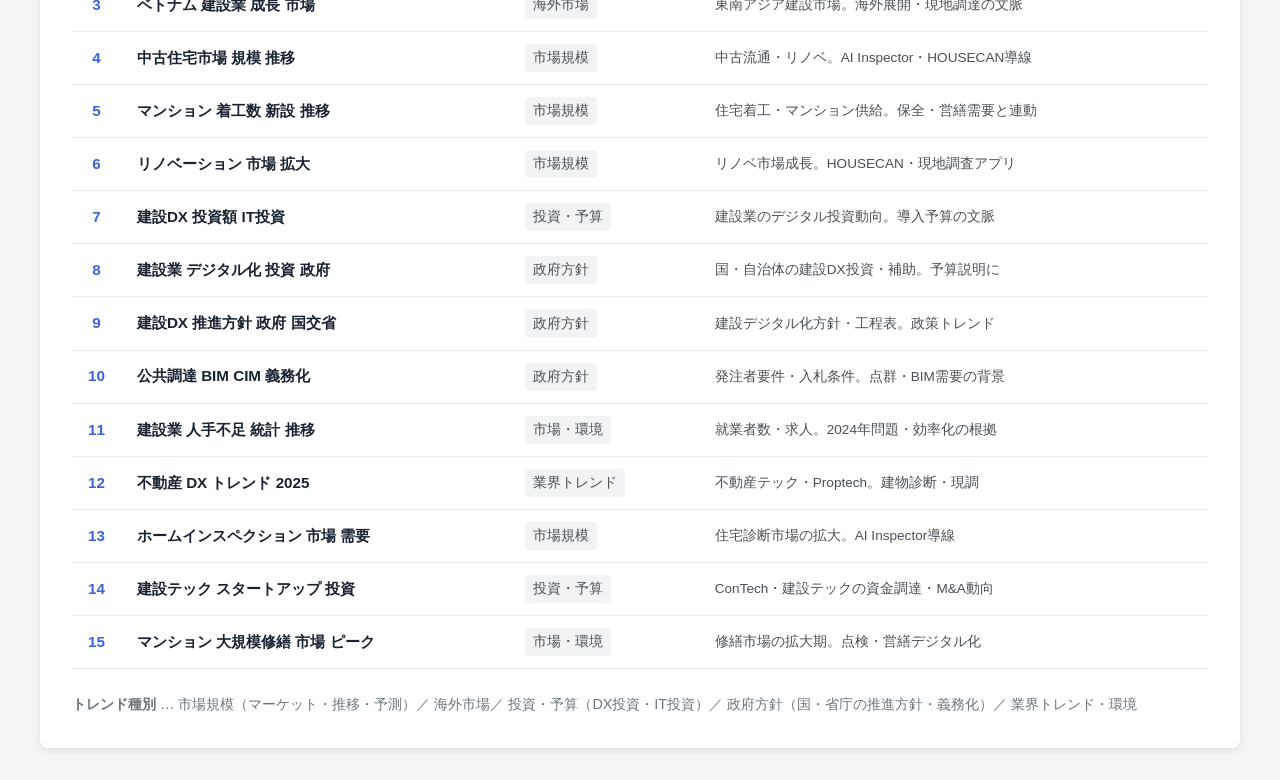
==== commit cb3074f5: "Set index.html as site root; onetech-lp.html redirects to index. Update all internal links. Co-autho" ====
--- a/SEOキーワード.html
+++ b/SEOキーワード.html
@@ -115,9 +115,9 @@
 <body>
     <header class="header">
         <div class="header-container">
-            <a href="onetech-lp.html" class="logo">ONETECH</a>
+            <a href="index.html" class="logo">ONETECH</a>
             <nav class="header-nav">
-                <a href="onetech-lp.html">メインページ</a>
+                <a href="index.html">メインページ</a>
                 <a href="SEOリファレンス.html">SEOリファレンス</a>
             </nav>
         </div>
@@ -348,7 +348,7 @@
                     <li><strong>E-E-A-T</strong>：体験・専門性・権威性・信頼性を、事例・データ・担当者紹介で示す。</li>
                     <li><strong>Helpful Content</strong>：検索意図に沿い「役に立つ」記事に。キーワード詰め込みは避ける。</li>
                     <li><strong>ユーザー志向</strong>：中規模以上・50人以上企業の「導入検討」「課題解決」意図を想定。</li>
-                    <li><strong>内部リンク</strong>：各記事からLP（onetech-lp.html）や製品ページへ自然にリンク。</li>
+                    <li><strong>内部リンク</strong>：各記事からLP（index.html）や製品ページへ自然にリンク。</li>
                     <li><strong>AIトレンド</strong>：AI検査・音声入力・業務自動化の文脈でキーワード30や関連語を扱うと検索されやすい。</li>
                 </ul>
             </div>
